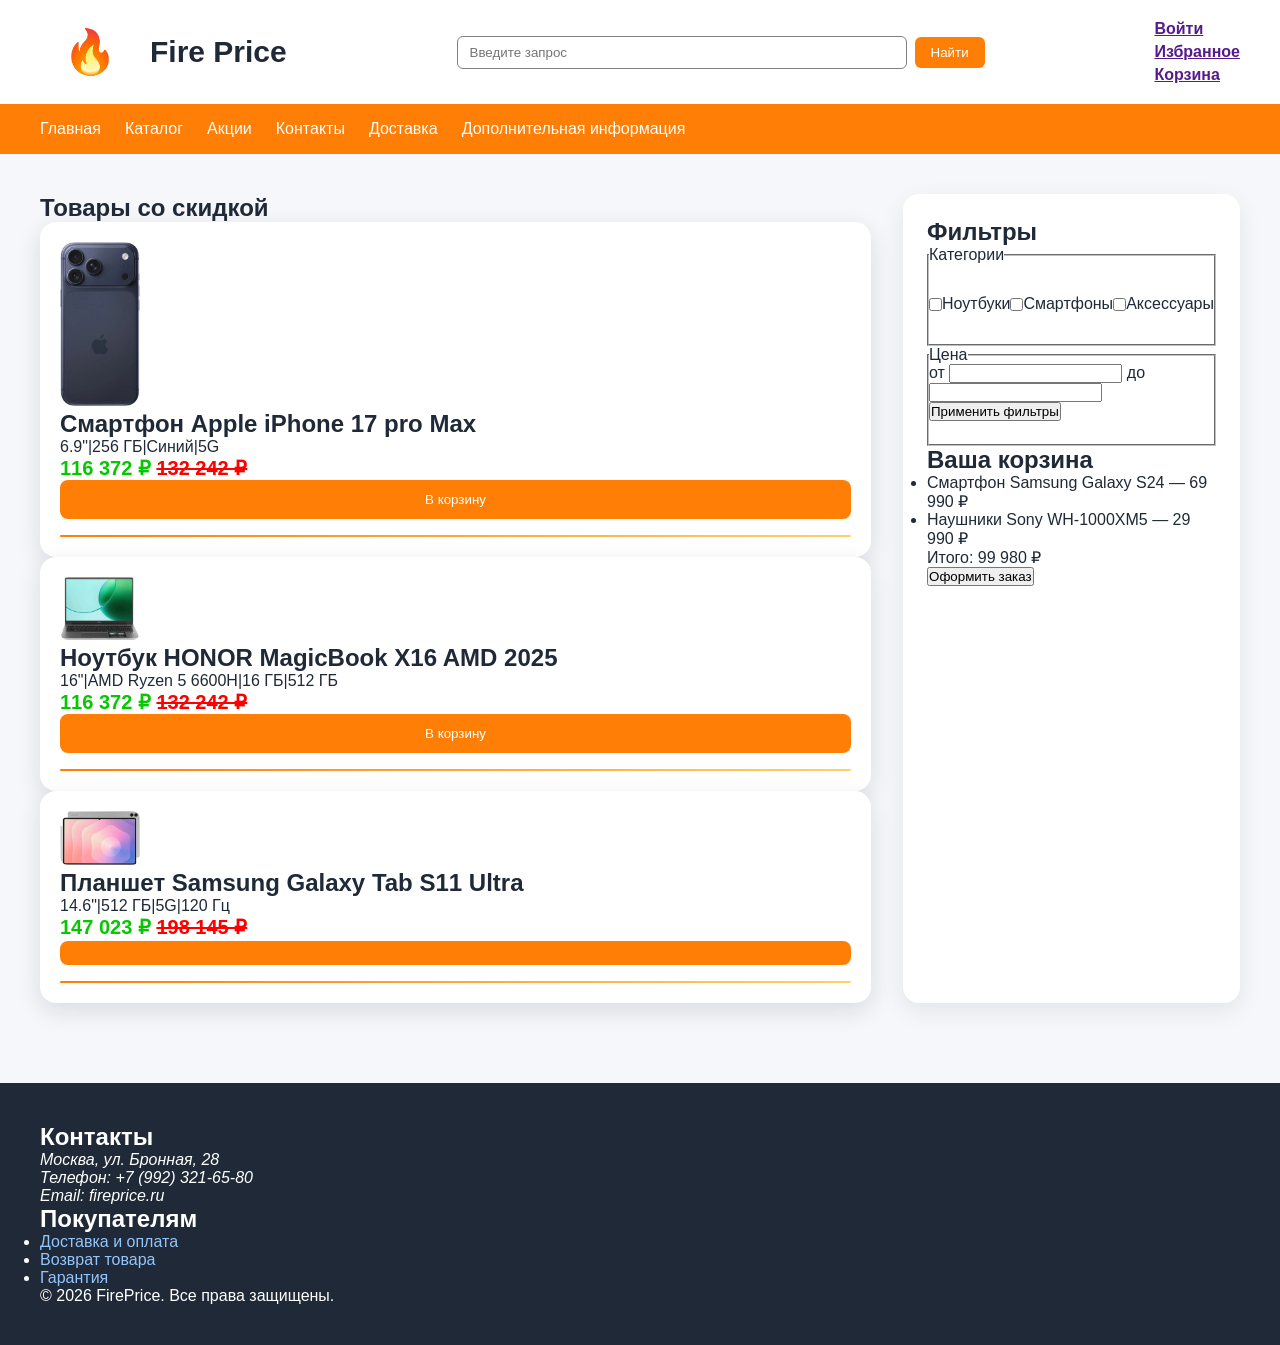
==== lab-5/index.html @ 2b1793d2 "1" ====
<!DOCTYPE html>
<html lang="ru">
<head>
    <meta charset="UTF-8">
    <meta name="viewport" content="width=device-width, initial-scale=1.0">
    <title>FirePrice - интернет-магазин с выгодными предложениями</title>
    <link rel="stylesheet" href="css/style.css">
</head>
<body>
    <header class="header">
        <div class="logo">
            <img src="images/logo.png" alt="Логотип Fire Price">
            <span>Fire Price</span>
        </div>
        <form class="search" action="" method="get">
            <input type="text" id="search-input" placeholder="Введите запрос">
            <button type="submit">Найти</button>
        </form>
        <div class="user-actions">
            <a href="">Войти</a>
            <a href="">Избранное</a>
            <a href="">Корзина</a>
        </div>
    </header>

    <nav class="main-nav">
        <ul>
            <li><a href="">Главная</a></li>
            <li><a href="">Каталог</a></li>
            <li><a href="">Акции</a></li>
            <li><a href="">Контакты</a></li>
            <li><a href="">Доставка</a></li>
            <li><a href="">Дополнительная информация</a></li>
        </ul>
    </nav>

    <main class="main">
        <section class="catalog">
            <h1>Товары со скидкой</h1>

            <article class="product-card">
                <img src="images/iphone.webp">
                <h2>Смартфон Apple iPhone 17 pro Max</h2>
                <p>6.9"|256 ГБ|Синий|5G</p>
                <p class="price">116 372 ₽ <s class="old-price">132 242 ₽</s></p>
                <button type="button">В корзину</button>
            </article>

            <article class="product-card">
                <img src="images/honor.webp">
                <h2>Ноутбук HONOR MagicBook X16 AMD 2025</h2>
                <p>16"|AMD Ryzen 5 6600H|16 ГБ|512 ГБ</p>
                <p class="price">116 372 ₽ <s class="old-price">132 242 ₽</s></p>
                <button type="button">В корзину</button>
            </article>

            <article class="product-card">
                <img src="images/samsung.webp">
                <h2>Планшет Samsung Galaxy Tab S11 Ultra</h2>
                <p>14.6"|512 ГБ|5G|120 Гц</p>
                <p class="price">147 023 ₽ <s class="old-price">198 145 ₽</s></p>
                <button type="button"></button>
            </article>
        </section>
        
        <aside class="sidebar">
            <form class="filter" action="" method="get">
                <h2>Фильтры</h2>
                <fieldset class="category">
                    <legend>Категории</legend>
                    <label><input type="checkbox" name="category" value="notebooks"> Ноутбуки</label>
                    <label><input type="checkbox" name="category" value="phones"> Смартфоны</label>
                    <label><input type="checkbox" name="category" value="accessories"> Аксессуары</label>
                </fieldset>

                <fieldset>
                    <legend>Цена</legend>
                    <label for="price-from">от</label>
                    <input type="number" id="price-from" name="price-from" min="0">
                    <label for="price-to">до</label>
                    <input type="number" id="price-to" name="price-to" max="200000">
                    <button type="submit">Применить фильтры</button>
                </fieldset>
            </form>

            <section class="cart">
                <h2>Ваша корзина</h2>
                <ul>
                    <li>Смартфон Samsung Galaxy S24 — 69 990 ₽</li>
                    <li>Наушники Sony WH-1000XM5 — 29 990 ₽</li>
                </ul>
                <p class="cart-total">Итого: 99 980 ₽</p>
                <button type="button">Оформить заказ</button>
            </section>
        </aside>
    </main>

     <footer class="footer">
        <section class="footer-contacts">
            <h2>Контакты</h2>
            <address>
                <p>Москва, ул. Бронная, 28</p>
                <p>Телефон: +7 (992) 321-65-80</p>
                <p>Email: fireprice.ru</p>
            </address>
        </section>

        <section class="footer-links">
            <h2>Покупателям</h2>
            <ul>
                <li><a href="">Доставка и оплата</a></li>
                <li><a href="">Возврат товара</a></li>
                <li><a href="">Гарантия</a></li>
            </ul>
        </section>

        <p class="copyright">© 2026 FirePrice. Все права защищены.</p>
    </footer>
</body>
</html>
---- lab-5/css/style.css ----
*, *::before, *::after {
    padding: 0;
    margin: 0;
    box-sizing: border-box;
}

body {
    font-family: Arial, sans-serif;
    background: #f5f7fa;
    color: #1f2937;
}

.header {
    display: flex;
    align-items: center;
    justify-content: space-between;
    padding: 20px 40px;
    background: #ffffff;
    box-shadow: 0 2px 8px rgba(0, 0, 0, 0.08);
}

.logo{
    font-size: 30px;
    font-weight: bold;
    display: flex;
    align-items: center;
    gap: 10px;
}

.logo img{
    width: 100px;
    height: auto;
}

.search{
    display:flex;
    align-items: center;
    gap: 8px;
}

.search input{
    width: 450px;
    padding: 8px 12px;
    border: 1px solid grey;
    border-radius: 6px;
    outline: none;
}

.search button{
    padding: 8px 16px;
    background: #FF7E05;
    color: white;
    border: none;
    border-radius: 6px;
    cursor: pointer;
}

.user-actions{
    display: flex;
    flex-direction: column;
    font-weight: bold; 
    gap: 5px;
}

.main-nav ul {
    display: flex;
    gap: 24px;
    list-style: none;
    padding: 16px 40px;
    background: #FF7E05;
}

.main-nav a {
    color: #ffffff;
    text-decoration: none;
    transition: color 0.3s ease;
}

.main-nav a:hover {
    color: #ffd166;
}

.main {
    display: grid;
    grid-template-columns: 3fr 1fr;
    gap: 32px;
    padding: 40px;
}

.product-card {
    background: #ffffff;
    border-radius: 16px;
    box-shadow: 0 8px 24px rgba(15, 23, 42, 0.12);
    padding: 20px;
    transition: transform 0.3s ease, box-shadow 0.3s ease;
}

.product-card:hover {
    transform: translateY(-3px);
    box-shadow: 0 14px 32px rgba(15, 23, 42, 0.18);
}

.product-card img {
    width: 80px;
    border-radius: 8px;
}

.product-card .old-price{
    color: #FF0000;
}

.product-card .price {
    font-size: 20px;
    font-weight: bold;
    color:  #07C700;
}

.product-card button {
    width: 100%;
    padding: 12px;
    background: #FF7E05;
    color: #ffffff;
    border: none;
    border-radius: 8px;
    cursor: pointer;
    transition: background 0.3s ease;
}

.product-card button:hover {
    background: #07C700;
}

.sidebar {
    background: #ffffff;
    border-radius: 16px;
    padding: 24px;
    box-shadow: 0 8px 24px rgba(15, 23, 42, 0.08);
}

.category{
    display: flex;
    align-items: column;
}

.category label{
    display: flex;
    align-items: center;
}

.sidebar fieldset{
    height: 100px;
}

.footer {
    background: #1f2937;
    color: #ffffff;
    padding: 40px;
    margin-top: 40px;
}

.footer a {
    color: #93c5fd;
    text-decoration: none;
}

.footer a:hover {
    text-decoration: underline;
}

.product-card::after {
    content: "";
    display: block;
    height: 2px;
    background: linear-gradient(to right, #FF7E05, #ffd166);
    margin-top: 16px;
    border-radius: 2px;
}
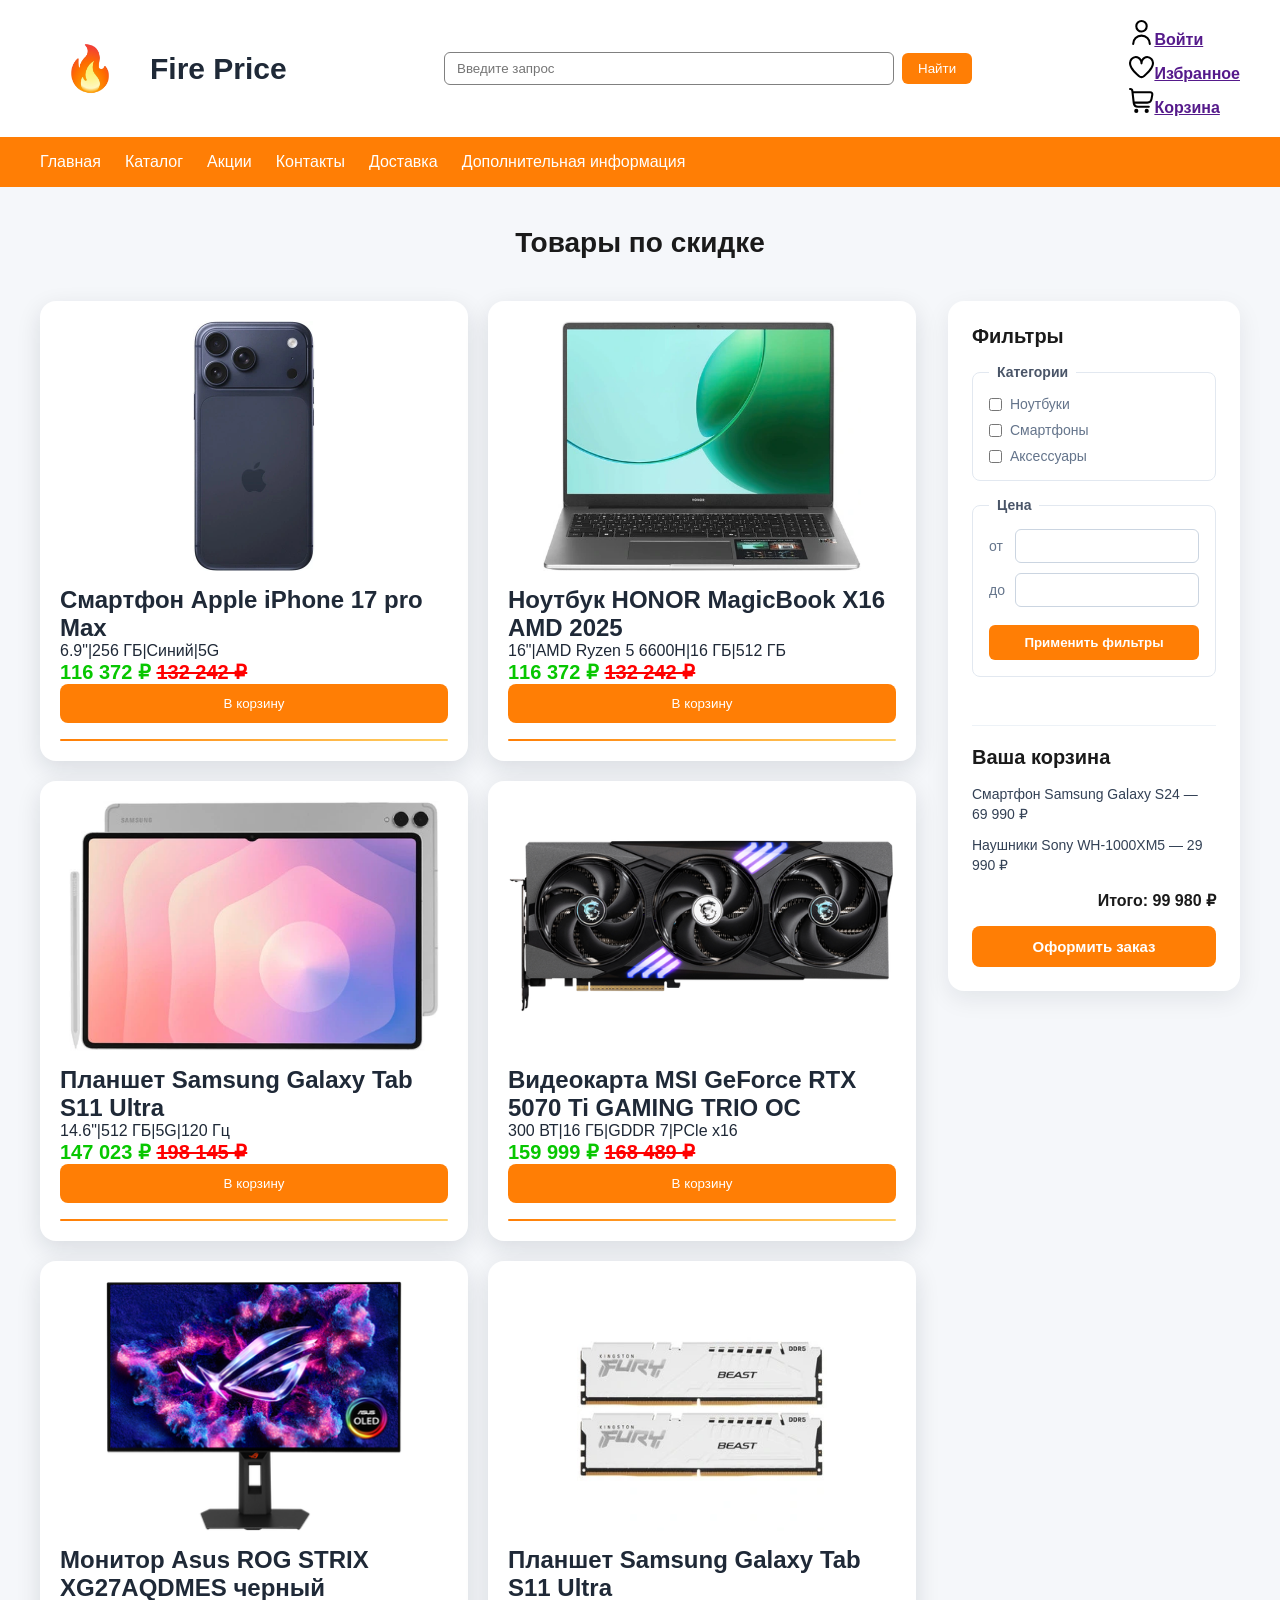
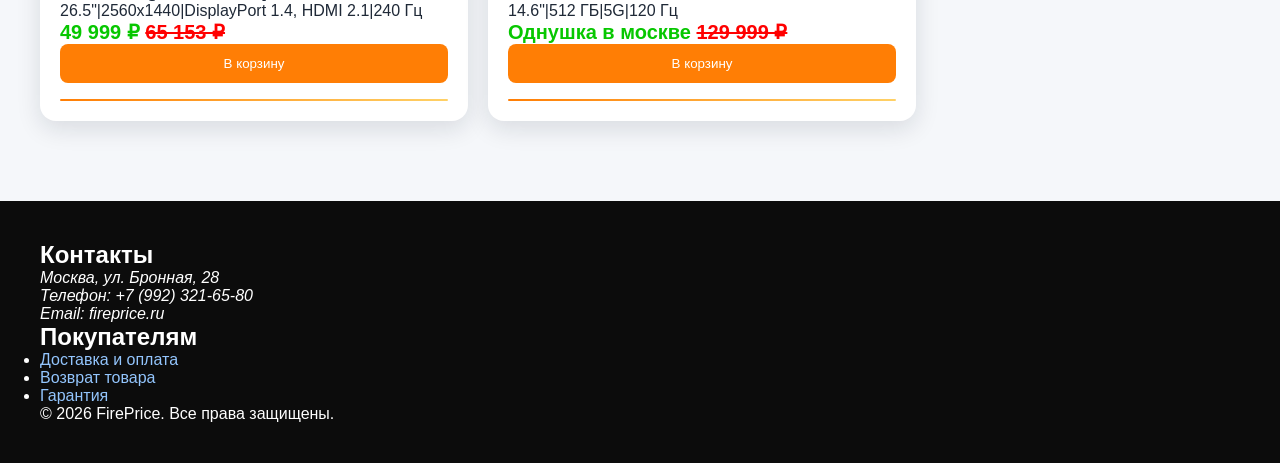
==== commit 56ba57b0: "1" ====
--- a/lab-5/index.html
+++ b/lab-5/index.html
@@ -17,9 +17,9 @@
             <button type="submit">Найти</button>
         </form>
         <div class="user-actions">
-            <a href="">Войти</a>
-            <a href="">Избранное</a>
-            <a href="">Корзина</a>
+            <a href=""><img src="images/free-icon-font-user-3917688.svg">Войти</a>
+            <a href=""><img src="images/free-icon-font-heart-3916579.svg">Избранное</a>
+            <a href=""><img src="images/free-icon-font-shopping-cart-3916598.svg">Корзина</a>
         </div>
     </header>
 
@@ -35,11 +35,10 @@
     </nav>
 
     <main class="main">
+        <h1 class="catalog-title">Товары по скидке</h1>
         <section class="catalog">
-            <h1>Товары со скидкой</h1>
-
             <article class="product-card">
-                <img src="images/iphone.webp">
+                <div class="product-image-wrapper"><img src="images/iphone.webp"></div>
                 <h2>Смартфон Apple iPhone 17 pro Max</h2>
                 <p>6.9"|256 ГБ|Синий|5G</p>
                 <p class="price">116 372 ₽ <s class="old-price">132 242 ₽</s></p>
@@ -47,7 +46,7 @@
             </article>
 
             <article class="product-card">
-                <img src="images/honor.webp">
+                <div class="product-image-wrapper"><img src="images/honor.webp"></div>
                 <h2>Ноутбук HONOR MagicBook X16 AMD 2025</h2>
                 <p>16"|AMD Ryzen 5 6600H|16 ГБ|512 ГБ</p>
                 <p class="price">116 372 ₽ <s class="old-price">132 242 ₽</s></p>
@@ -55,12 +54,37 @@
             </article>
 
             <article class="product-card">
-                <img src="images/samsung.webp">
+                <div class="product-image-wrapper"><img src="images/samsung.webp"></div>
                 <h2>Планшет Samsung Galaxy Tab S11 Ultra</h2>
                 <p>14.6"|512 ГБ|5G|120 Гц</p>
                 <p class="price">147 023 ₽ <s class="old-price">198 145 ₽</s></p>
-                <button type="button"></button>
+                <button type="button">В корзину</button>
             </article>
+
+            <article class="product-card">
+                <div class="product-image-wrapper"><img src="images/graphics card.webp"></div>
+                <h2>Видеокарта MSI GeForce RTX 5070 Ti GAMING TRIO OC</h2>
+                <p>300 ВТ|16 ГБ|GDDR 7|PCle x16</p>
+                <p class="price">159 999 ₽ <s class="old-price">168 489 ₽</s></p>
+                <button type="button">В корзину</button>
+            </article>
+
+            <article class="product-card">
+                <div class="product-image-wrapper"><img src="images/monitor.webp"></div>
+                <h2>Монитор Asus ROG STRIX XG27AQDMES черный</h2>
+                <p>26.5"|2560x1440|DisplayPort 1.4, HDMI 2.1|240 Гц</p>
+                <p class="price">49 999 ₽ <s class="old-price">65 153 ₽</s></p>
+                <button type="button">В корзину</button>
+            </article>
+
+            <article class="product-card">
+                <div class="product-image-wrapper"><img src="images/RAM.webp"></div>
+                <h2>Планшет Samsung Galaxy Tab S11 Ultra</h2>
+                <p>14.6"|512 ГБ|5G|120 Гц</p>
+                <p class="price">Однушка в москве <s class="old-price">129 999 ₽</s></p>
+                <button type="button">В корзину</button>
+            </article>
+
         </section>
         
         <aside class="sidebar">
--- a/lab-5/css/style.css
+++ b/lab-5/css/style.css
@@ -62,6 +62,10 @@
     gap: 5px;
 }
 
+.user-actions img{
+    height: 25px;
+}
+
 .main-nav ul {
     display: flex;
     gap: 24px;
@@ -87,29 +91,58 @@
     padding: 40px;
 }
 
+.catalog {
+    display: flex;
+    flex-wrap: wrap;
+    gap: 20px;
+}
+
 .product-card {
     background: #ffffff;
+    flex: 0 0 calc(50% - 10px);
+    width: 500px;
+    align-items: center;
     border-radius: 16px;
     box-shadow: 0 8px 24px rgba(15, 23, 42, 0.12);
     padding: 20px;
     transition: transform 0.3s ease, box-shadow 0.3s ease;
 }
 
+.product-image-wrapper{
+    width: 100%;
+    height: 250px;
+    display: flex;
+    align-items: center;
+    justify-content: center;
+    overflow: hidden;
+    margin-bottom: 15px;
+}
+
+.product-image-wrapper img {
+    max-width: 100%;
+    max-height: 100%;
+    object-fit: contain;
+}
+
+.catalog-title {
+    grid-column: 1 / -1; 
+    text-align: center;  
+    font-size: 28px;     
+    color: #1a1a1a;     
+    margin: 0 0 10px 0;
+}
+
+
 .product-card:hover {
     transform: translateY(-3px);
     box-shadow: 0 14px 32px rgba(15, 23, 42, 0.18);
 }
 
-.product-card img {
-    width: 80px;
-    border-radius: 8px;
-}
-
-.product-card .old-price{
+.old-price{
     color: #FF0000;
 }
 
-.product-card .price {
+.price {
     font-size: 20px;
     font-weight: bold;
     color:  #07C700;
@@ -135,24 +168,125 @@
     border-radius: 16px;
     padding: 24px;
     box-shadow: 0 8px 24px rgba(15, 23, 42, 0.08);
-}
-
-.category{
-    display: flex;
-    align-items: column;
-}
-
-.category label{
-    display: flex;
-    align-items: center;
-}
-
-.sidebar fieldset{
-    height: 100px;
+    display: flex;
+    flex-direction: column;
+    gap: 32px;
+    height: fit-content;
+}
+
+.sidebar h2 {
+    font-size: 20px;
+    color: #1a1a1a;
+    margin: 0 0 16px 0;
+}
+
+.sidebar fieldset {
+    border: 1px solid #e2e8f0;
+    border-radius: 8px;
+    padding: 16px;
+    margin: 0 0 16px 0;
+    height: auto; 
+}
+
+.sidebar legend {
+    font-weight: bold;
+    color: #4a5568;
+    padding: 0 8px;
+    font-size: 14px;
+}
+
+.category {
+    display: flex;
+    flex-direction: column;
+    gap: 10px;
+}
+
+.category label {
+    display: flex;
+    align-items: center;
+    gap: 8px; 
+    font-size: 14px;
+    color: #334155;
+    cursor: pointer;
+}
+
+.sidebar fieldset:last-of-type {
+    display: grid;
+    grid-template-columns: auto 1fr; 
+    gap: 10px;
+    align-items: center;
+}
+
+.sidebar fieldset label {
+    font-size: 14px;
+    color: #64748b;
+}
+
+.sidebar input[type="number"] {
+    width: 100%;
+    padding: 8px 12px;
+    border: 1px solid #cbd5e1;
+    border-radius: 6px;
+    font-size: 14px;
+    box-sizing: border-box; 
+}
+
+.sidebar .filter button[type="submit"] {
+    grid-column: 1 / -1; 
+    margin-top: 8px;
+    background-color: #FF7E05; 
+    color: white;
+    border: none;
+    padding: 10px;
+    border-radius: 6px;
+    font-weight: bold;
+    cursor: pointer;
+    transition: background 0.2s;
+}
+
+.cart {
+    border-top: 1px solid #edf2f7;
+    padding-top: 20px;
+}
+
+.cart ul {
+    list-style: none; 
+    padding: 0;
+    margin: 0 0 16px 0;
+    display: flex;
+    flex-direction: column;
+    gap: 12px;
+}
+
+.cart li {
+    font-size: 14px;
+    color: #334155;
+    line-height: 1.4;
+}
+
+.cart-total {
+    font-size: 16px;
+    font-weight: bold;
+    color: #1a1a1a;
+    margin: 0 0 16px 0;
+    text-align: right;
+}
+
+.cart button[type="button"] {
+    width: 100%;
+    background-color: #FF7E05; 
+    color: white;
+    border: none;
+    padding: 12px;
+    border-radius: 8px;
+    font-size: 15px;
+    font-weight: bold;
+    cursor: pointer;
+    transition: background 0.2s;
 }
 
 .footer {
-    background: #1f2937;
+    background: #0c0c0c;
     color: #ffffff;
     padding: 40px;
     margin-top: 40px;
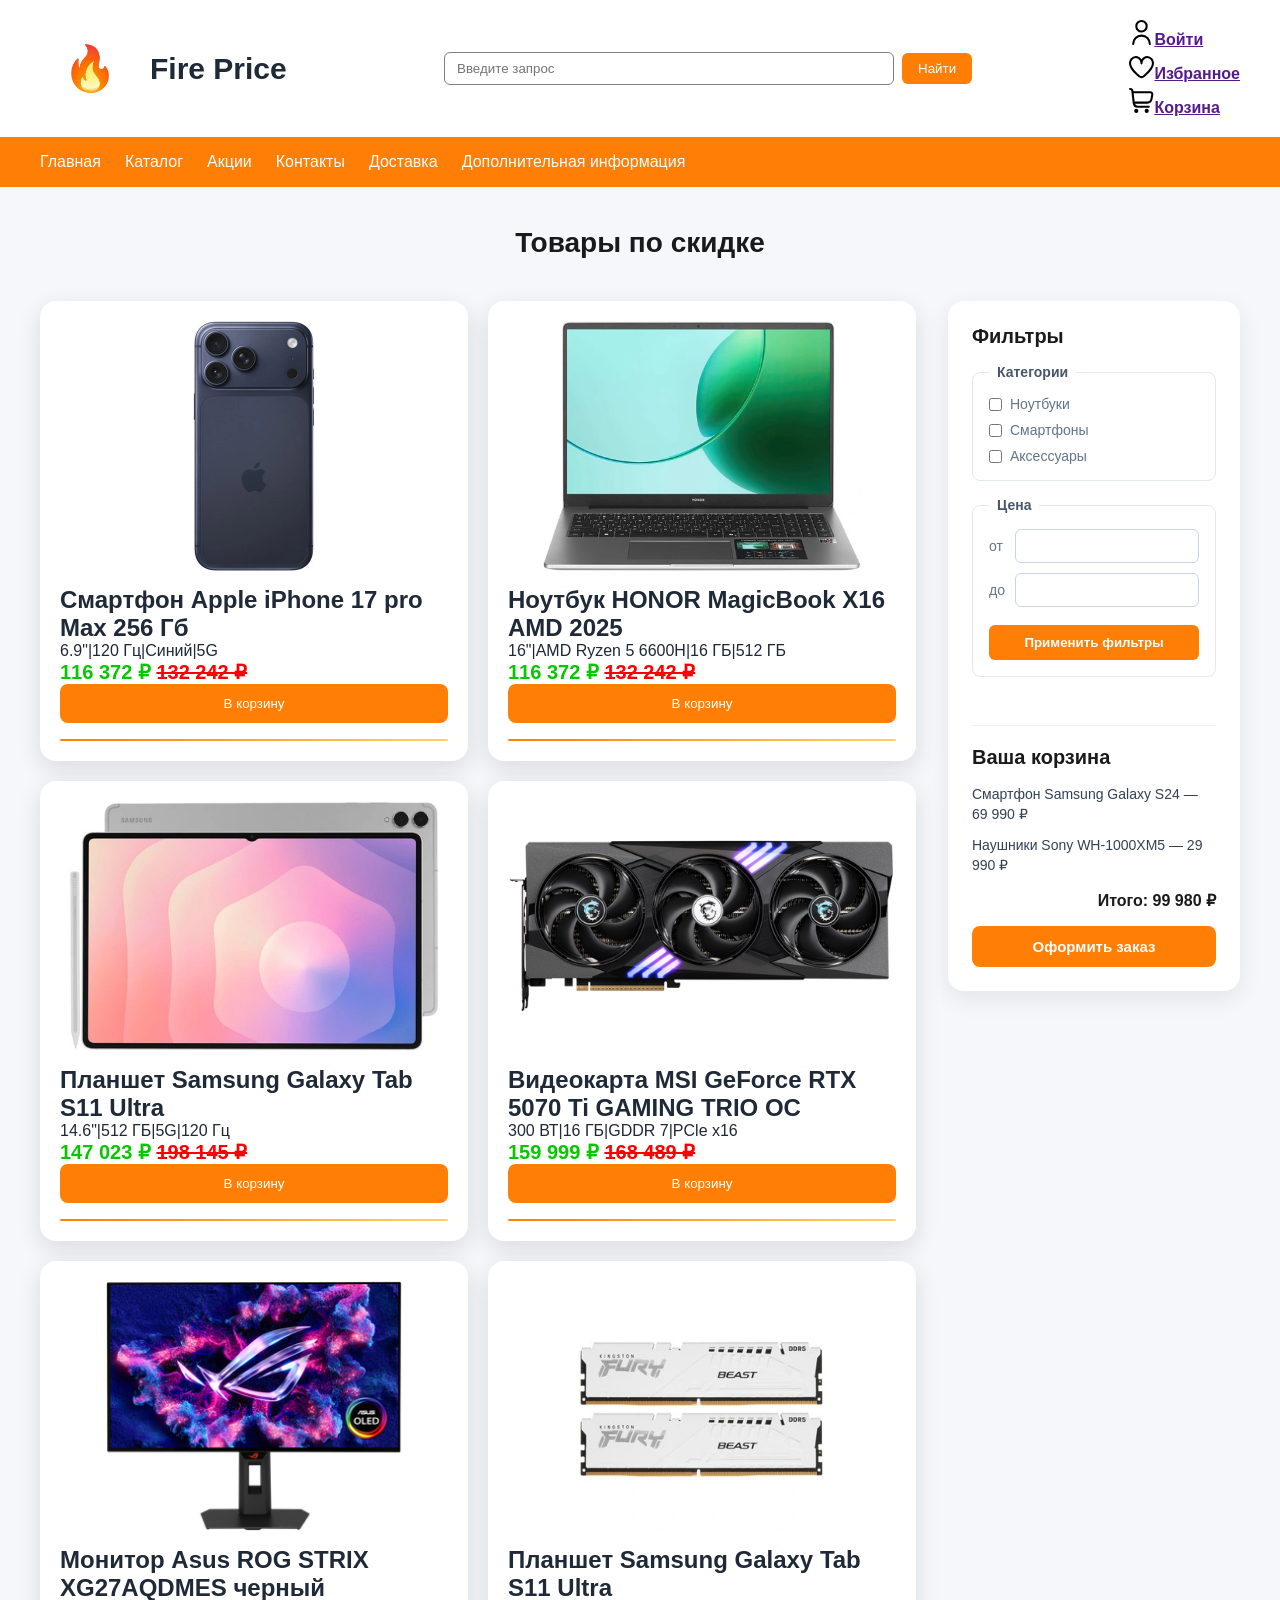
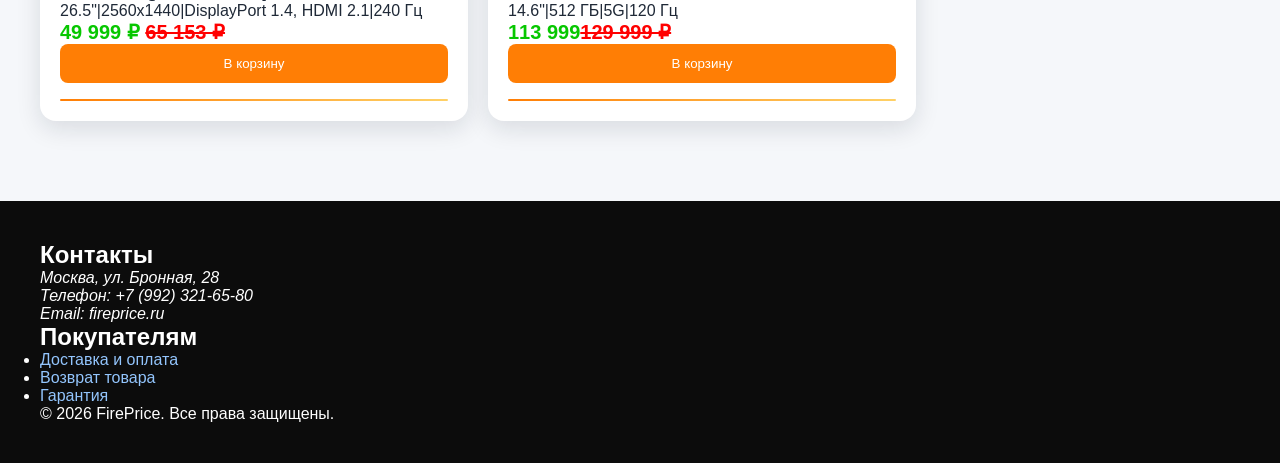
==== commit 344534ea: "1" ====
--- a/lab-5/index.html
+++ b/lab-5/index.html
@@ -39,8 +39,8 @@
         <section class="catalog">
             <article class="product-card">
                 <div class="product-image-wrapper"><img src="images/iphone.webp"></div>
-                <h2>Смартфон Apple iPhone 17 pro Max</h2>
-                <p>6.9"|256 ГБ|Синий|5G</p>
+                <h2>Смартфон Apple iPhone 17 pro Max 256 Гб</h2>
+                <p>6.9"|120 Гц|Синий|5G</p>
                 <p class="price">116 372 ₽ <s class="old-price">132 242 ₽</s></p>
                 <button type="button">В корзину</button>
             </article>
@@ -81,7 +81,7 @@
                 <div class="product-image-wrapper"><img src="images/RAM.webp"></div>
                 <h2>Планшет Samsung Galaxy Tab S11 Ultra</h2>
                 <p>14.6"|512 ГБ|5G|120 Гц</p>
-                <p class="price">Однушка в москве <s class="old-price">129 999 ₽</s></p>
+                <p class="price">113 999<s class="old-price">129 999 ₽</s></p>
                 <button type="button">В корзину</button>
             </article>
 
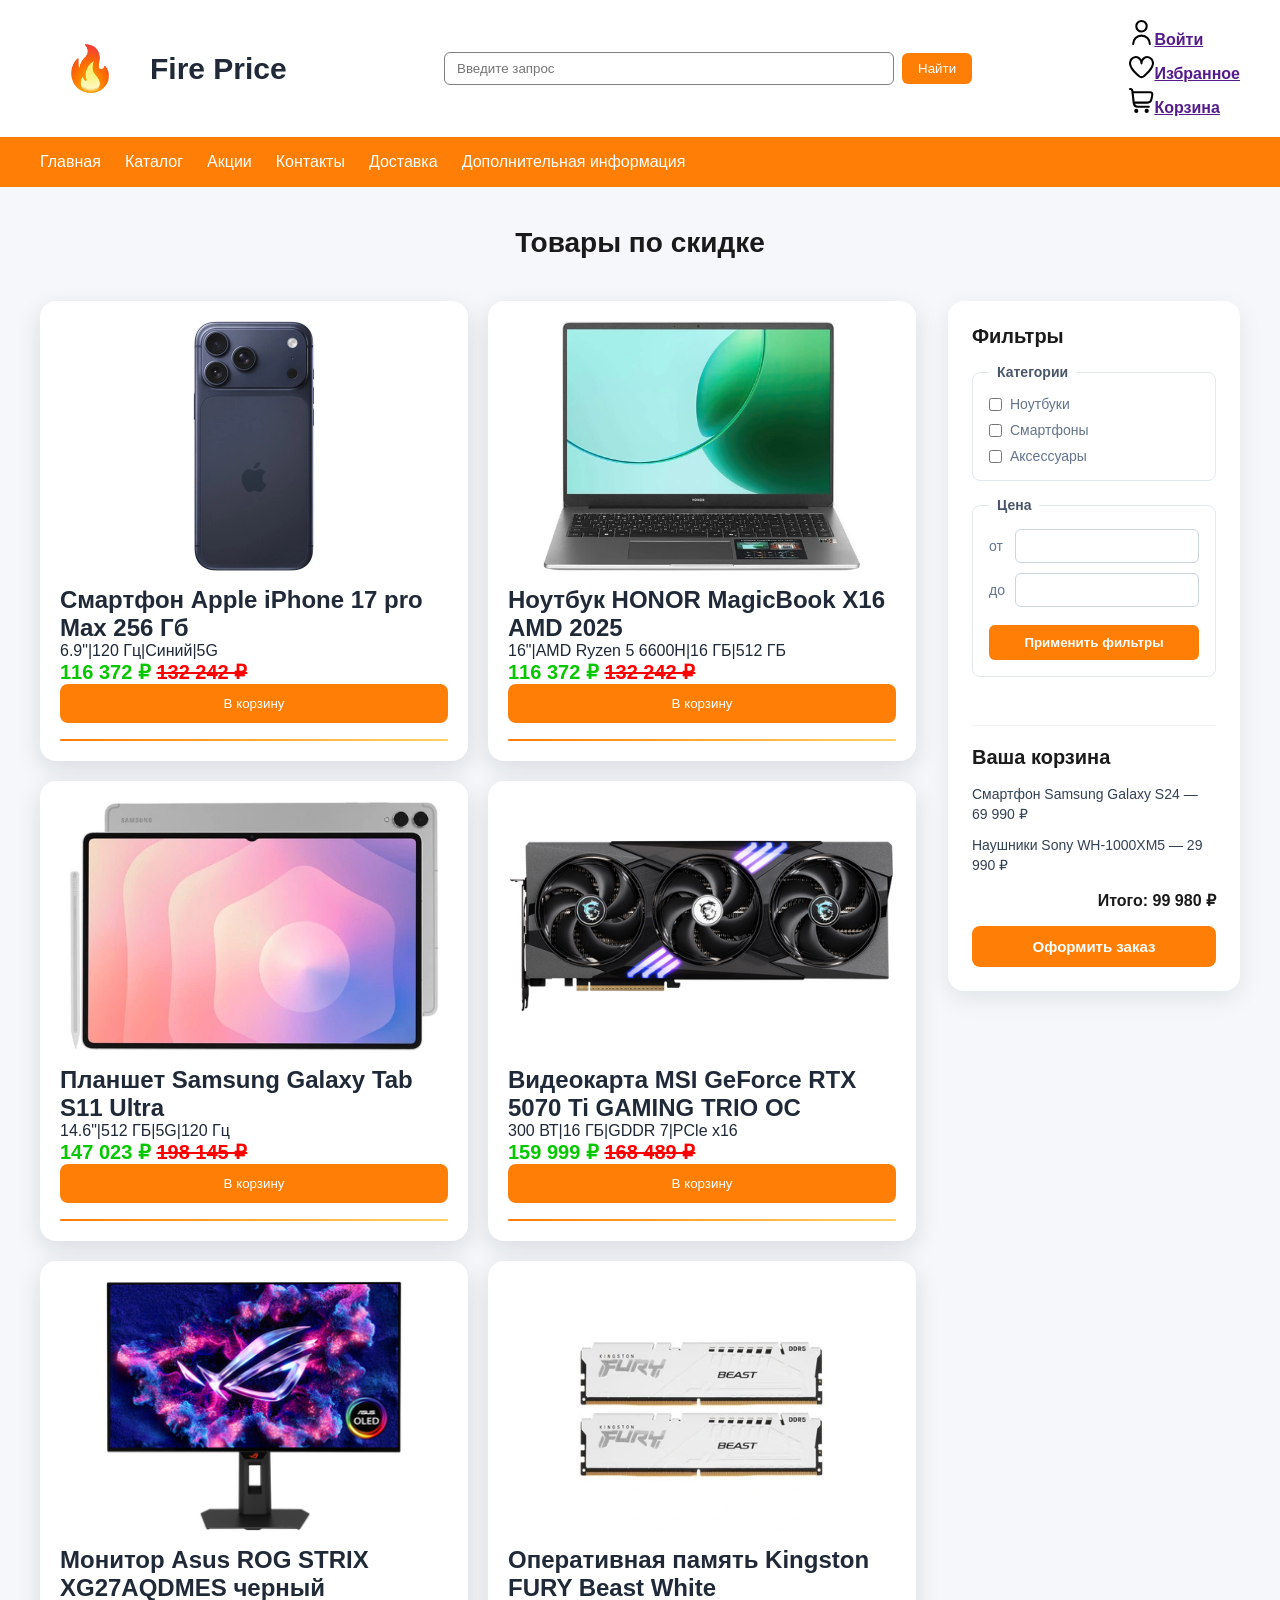
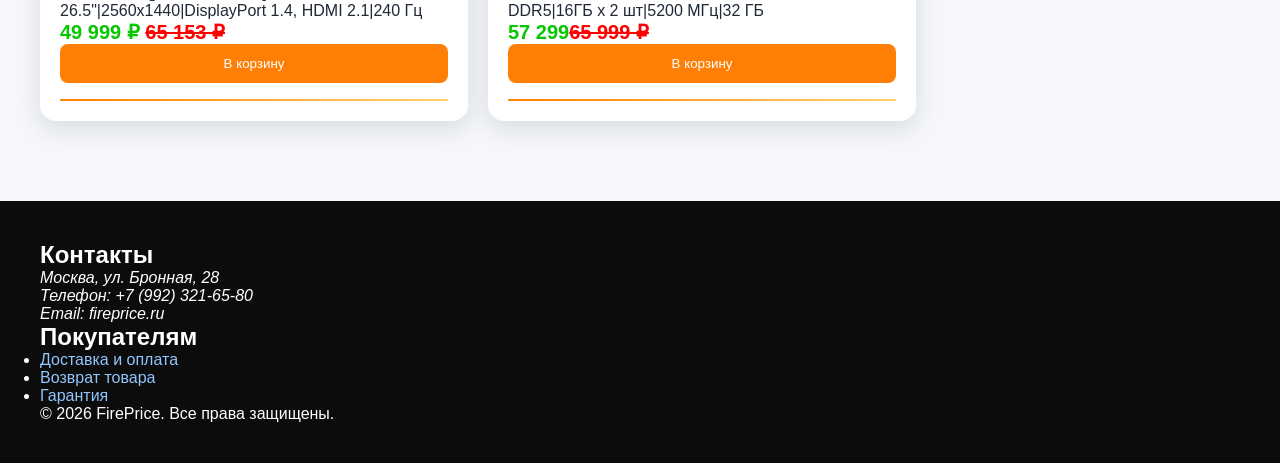
==== commit 08a9a60d: "1" ====
--- a/lab-5/index.html
+++ b/lab-5/index.html
@@ -79,9 +79,9 @@
 
             <article class="product-card">
                 <div class="product-image-wrapper"><img src="images/RAM.webp"></div>
-                <h2>Планшет Samsung Galaxy Tab S11 Ultra</h2>
-                <p>14.6"|512 ГБ|5G|120 Гц</p>
-                <p class="price">113 999<s class="old-price">129 999 ₽</s></p>
+                <h2>Оперативная память Kingston FURY Beast White</h2>
+                <p>DDR5|16ГБ x 2 шт|5200 МГц|32 ГБ</p>
+                <p class="price">57 299<s class="old-price">65 999 ₽</s></p>
                 <button type="button">В корзину</button>
             </article>
 
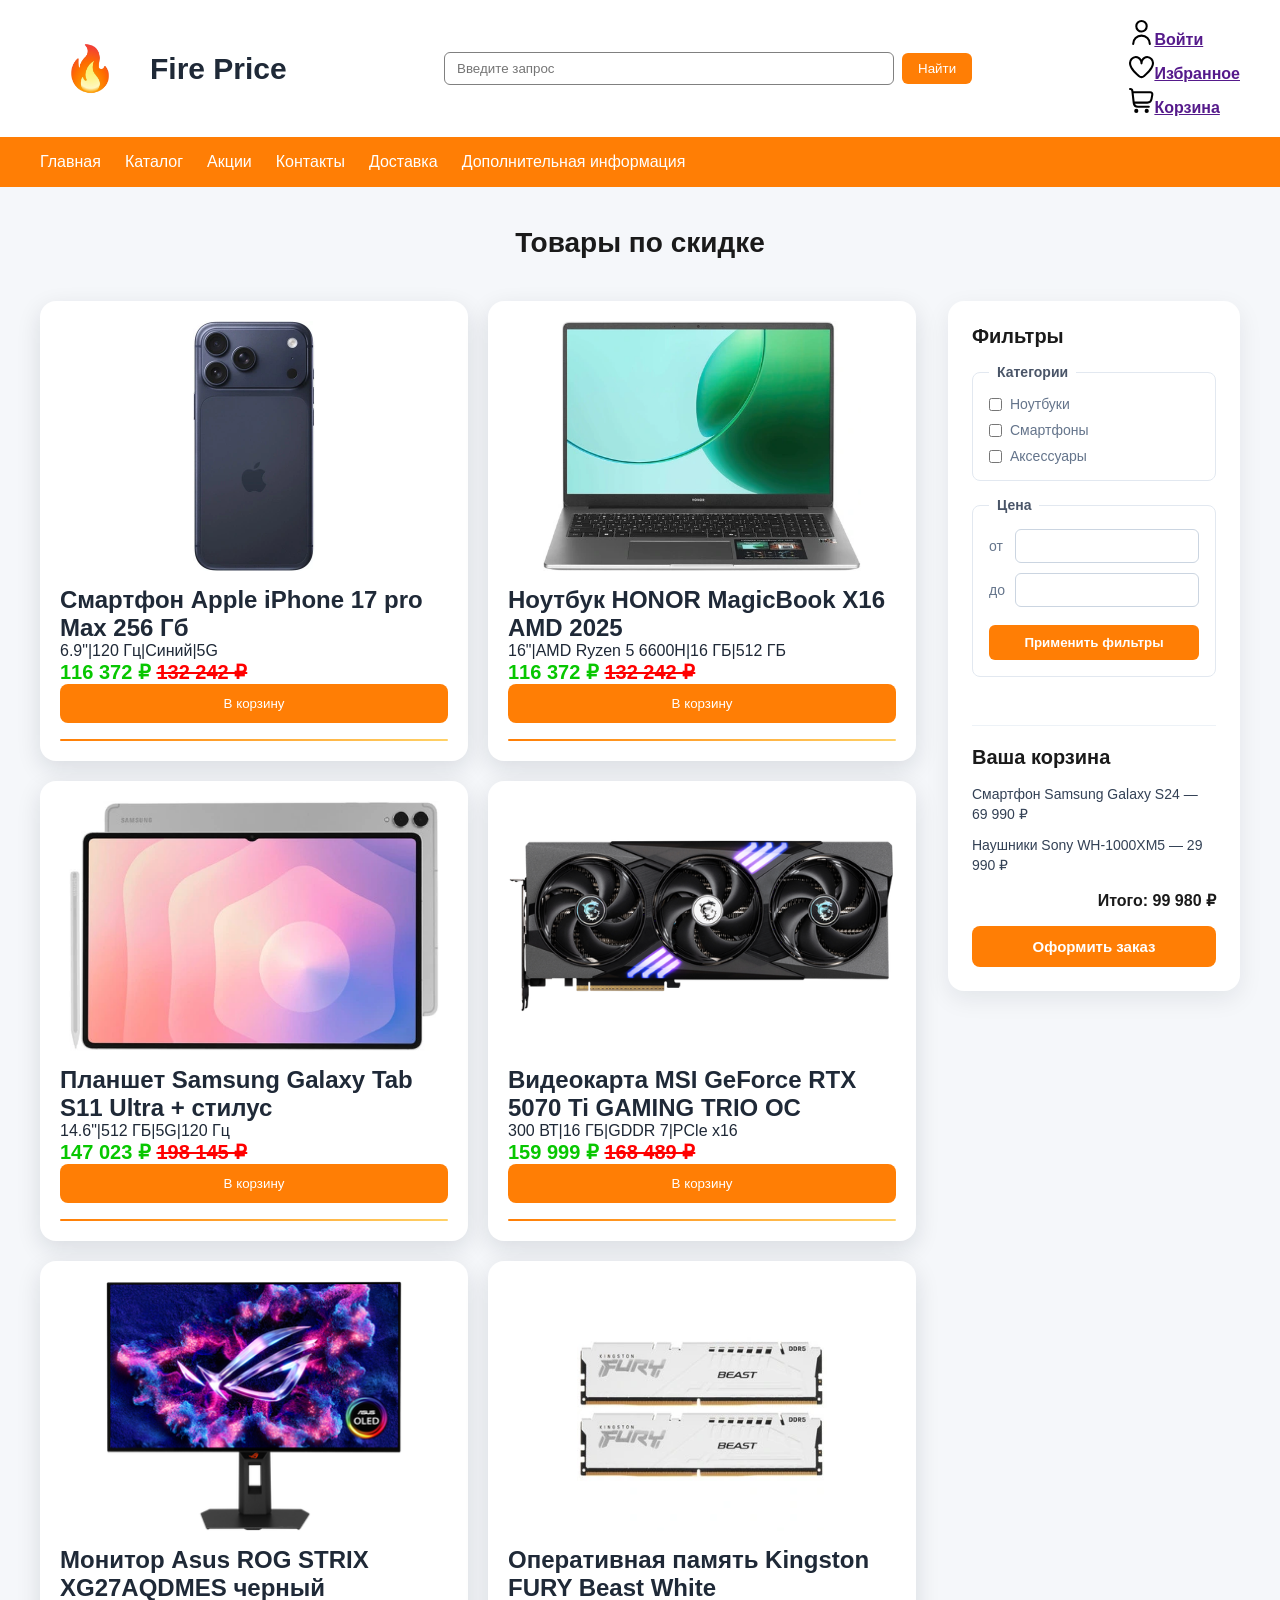
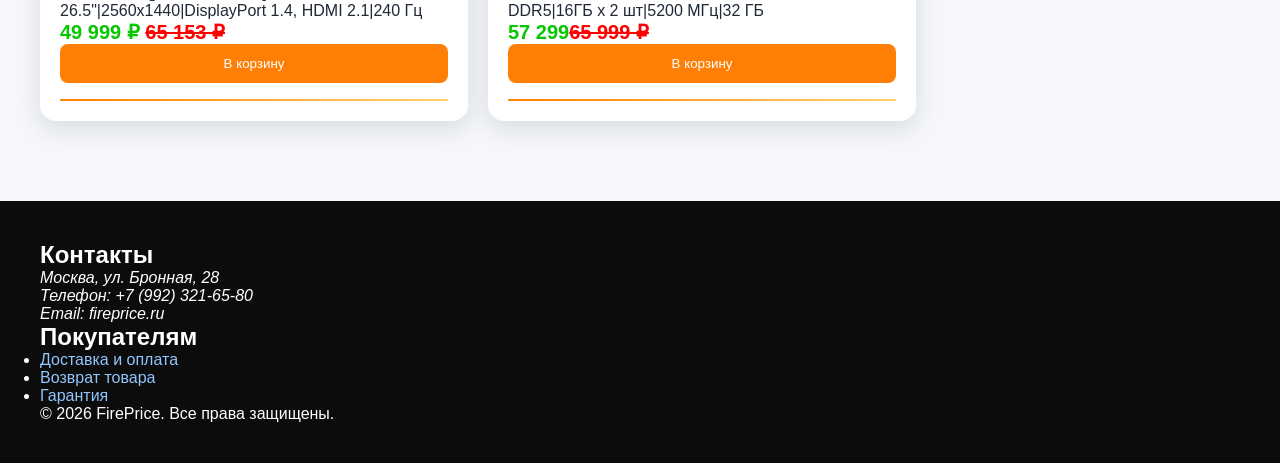
==== commit 06152213: "2" ====
--- a/lab-5/index.html
+++ b/lab-5/index.html
@@ -55,7 +55,7 @@
 
             <article class="product-card">
                 <div class="product-image-wrapper"><img src="images/samsung.webp"></div>
-                <h2>Планшет Samsung Galaxy Tab S11 Ultra</h2>
+                <h2>Планшет Samsung Galaxy Tab S11 Ultra + стилус</h2>
                 <p>14.6"|512 ГБ|5G|120 Гц</p>
                 <p class="price">147 023 ₽ <s class="old-price">198 145 ₽</s></p>
                 <button type="button">В корзину</button>
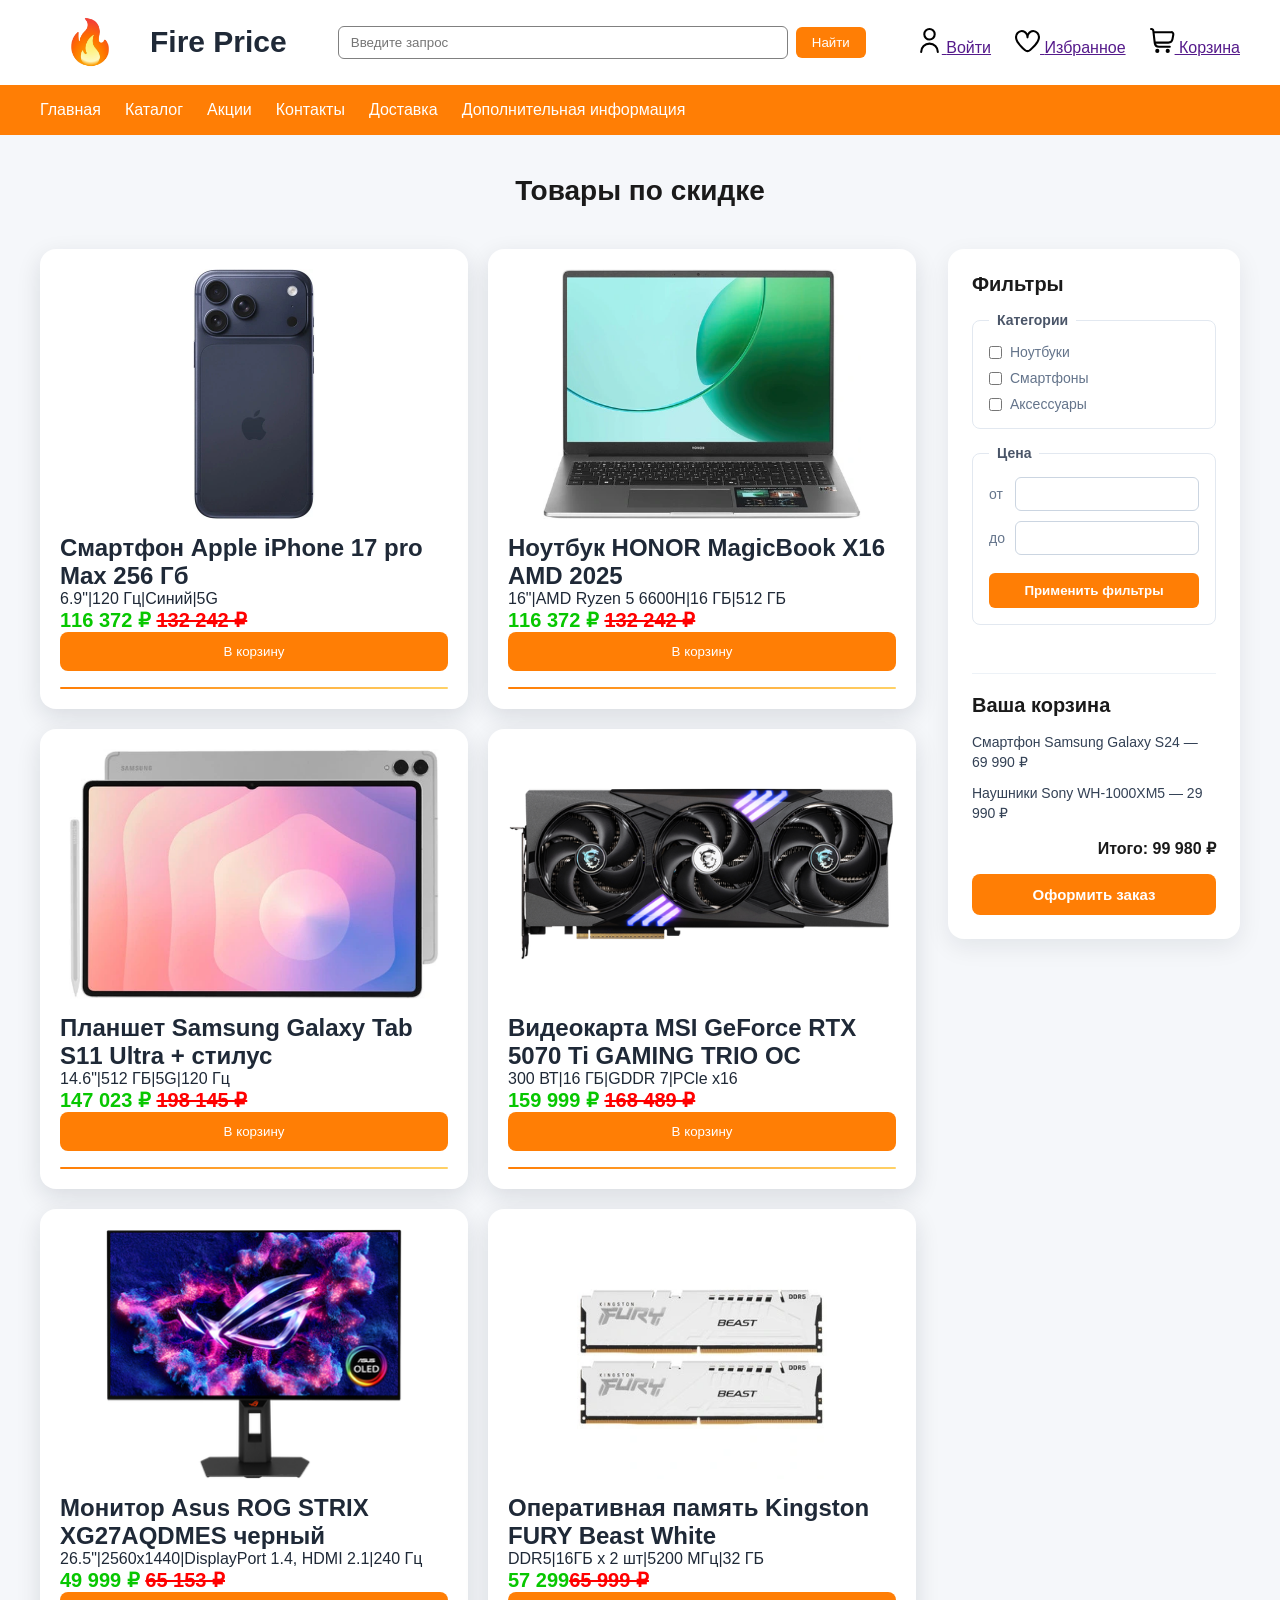
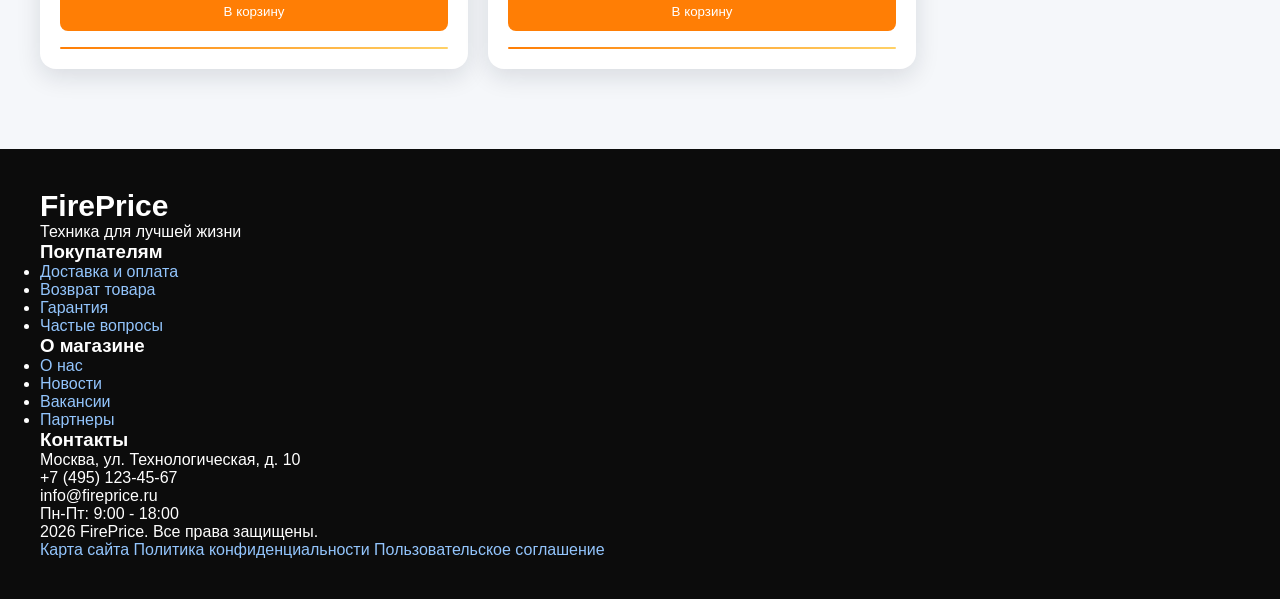
==== commit 7ff04591: "2" ====
--- a/lab-5/index.html
+++ b/lab-5/index.html
@@ -17,9 +17,18 @@
             <button type="submit">Найти</button>
         </form>
         <div class="user-actions">
-            <a href=""><img src="images/free-icon-font-user-3917688.svg">Войти</a>
-            <a href=""><img src="images/free-icon-font-heart-3916579.svg">Избранное</a>
-            <a href=""><img src="images/free-icon-font-shopping-cart-3916598.svg">Корзина</a>
+            <a href="" class="action-item">
+                <img src="images/free-icon-font-user-3917688.svg">
+                <span class="text">Войти</span>
+            </a>
+            <a href="" class="action-item">
+                <img src="images/free-icon-font-heart-3916579.svg">
+                <span class="text">Избранное</span>
+            </a>
+            <a href="">
+                <img src="images/free-icon-font-shopping-cart-3916598.svg">
+                <span class="text">Корзина</span>
+            </a>
         </div>
     </header>
 
@@ -120,25 +129,50 @@
     </main>
 
      <footer class="footer">
-        <section class="footer-contacts">
-            <h2>Контакты</h2>
-            <address>
-                <p>Москва, ул. Бронная, 28</p>
-                <p>Телефон: +7 (992) 321-65-80</p>
-                <p>Email: fireprice.ru</p>
-            </address>
-        </section>
+        <div class="footer-container">
+            <div class="footer-col">
+                <div class="logo">FirePrice</div>
+                <p class="footer-subtext">Техника для лучшей жизни</p>
+            </div>
 
-        <section class="footer-links">
-            <h2>Покупателям</h2>
-            <ul>
-                <li><a href="">Доставка и оплата</a></li>
-                <li><a href="">Возврат товара</a></li>
-                <li><a href="">Гарантия</a></li>
-            </ul>
-        </section>
+            <div class="footer-col">
+                <h3>Покупателям</h3>
+                <ul>
+                    <li><a href="">Доставка и оплата</a></li>
+                    <li><a href="">Возврат товара</a></li>
+                    <li><a href="">Гарантия</a></li>
+                    <li><a href="">Частые вопросы</a></li>
+                </ul>
+            </div>
 
-        <p class="copyright">© 2026 FirePrice. Все права защищены.</p>
+            <div class="footer-col">
+                <h3>О магазине</h3>
+                <ul>
+                    <li><a href="">О нас</a></li>
+                    <li><a href="">Новости</a></li>
+                    <li><a href="">Вакансии</a></li>
+                    <li><a href="">Партнеры</a></li>
+                </ul>
+            </div>
+
+            <div class="footer-col">
+                <h3>Контакты</h3>
+                <p>Москва, ул. Технологическая, д. 10</p>
+                <p>+7 (495) 123-45-67</p>
+                <p>info@fireprice.ru</p>
+                <p>Пн-Пт: 9:00 - 18:00</p>
+            </div>
+        </div>
+
+        <div class="footer-bottom">
+            <p>2026 FirePrice. Все права защищены.</p>
+            <div class="footer-bottom-links">
+                <a href="">Карта сайта</a>
+                <a href="">Политика конфиденциальности</a>
+                <a href="">Пользовательское соглашение</a>
+            </div>
+        </div>
+
     </footer>
 </body>
 </html>
--- a/lab-5/css/style.css
+++ b/lab-5/css/style.css
@@ -14,9 +14,9 @@
     display: flex;
     align-items: center;
     justify-content: space-between;
-    padding: 20px 40px;
+    padding: 15px 40px;
     background: #ffffff;
-    box-shadow: 0 2px 8px rgba(0, 0, 0, 0.08);
+    border-bottom: 1px solid #ffffff;
 }
 
 .logo{
@@ -57,9 +57,28 @@
 
 .user-actions{
     display: flex;
+    flex-direction: row;
+    gap: 24px;
+}
+
+action-item {
+    display: flex;
     flex-direction: column;
-    font-weight: bold; 
-    gap: 5px;
+    align-items: center;
+    text-decoration: none;
+    color: black;
+    font-size: 13px;
+    font-weight: 500;
+    cursor: pointer;
+    gap: 4px;
+}
+
+.action-item:hover {
+    color: orange;
+}
+
+.action-item .icon {
+    font-size: 20px;
 }
 
 .user-actions img{
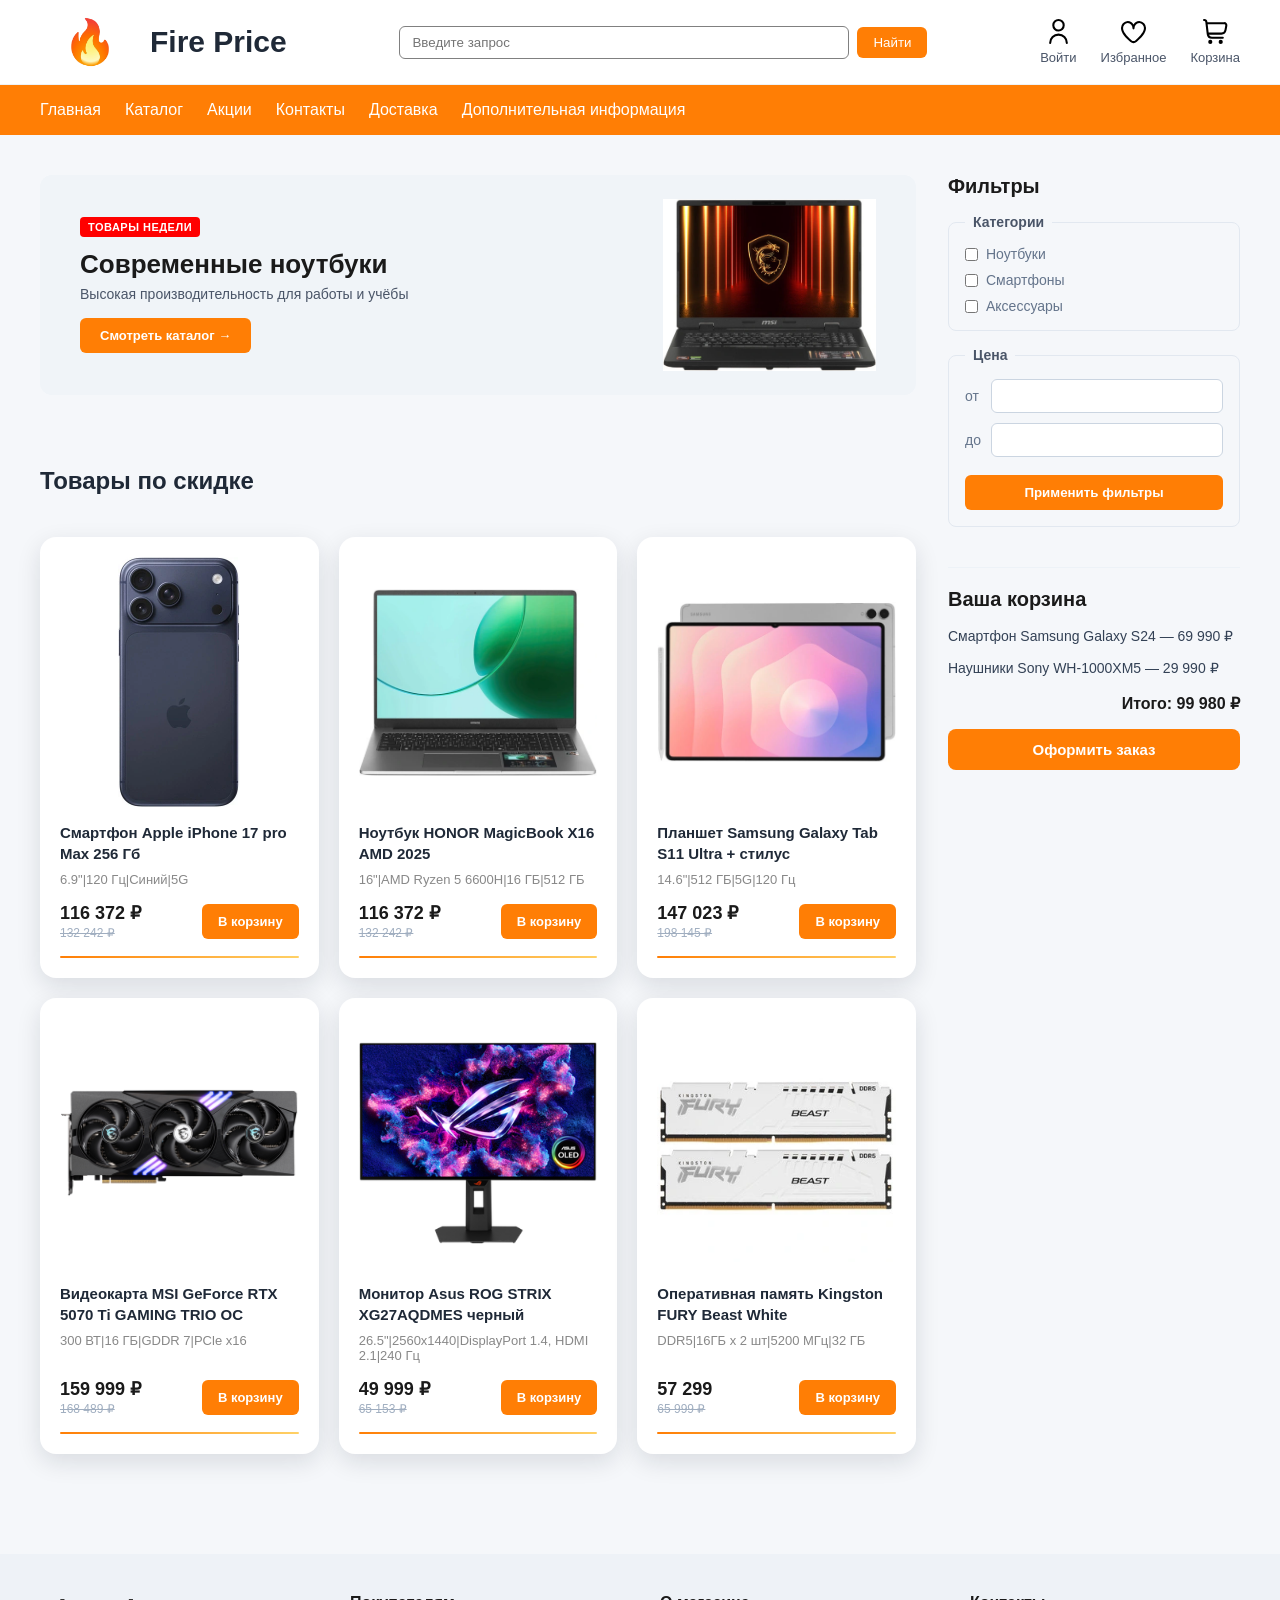
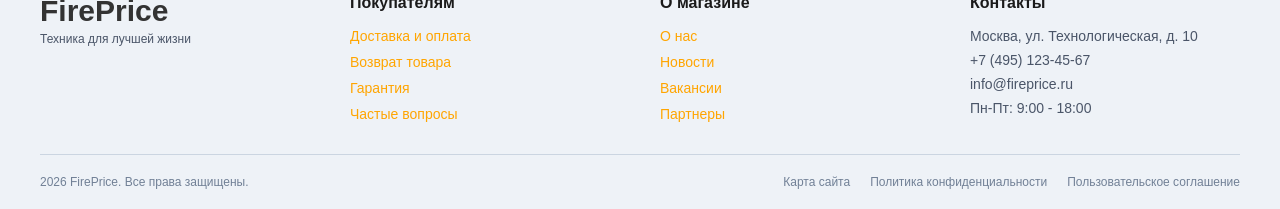
==== commit c14ea8d0: "1" ====
--- a/lab-5/index.html
+++ b/lab-5/index.html
@@ -44,54 +44,80 @@
     </nav>
 
     <main class="main">
+
+        <div class="promo-banner">
+            <div class="promo-info">
+                <span class="badge">Товары недели</span>
+                <h2>Современные ноутбуки</h2>
+                <p>Высокая производительность для работы и учёбы</p>
+                <button type="button">Смотреть каталог →</button>
+            </div>
+            <div class="promo-image">
+                <img src="images/MSI.webp" alt="Ноутбук недели"> 
+            </div>
+        </div>
+        
         <h1 class="catalog-title">Товары по скидке</h1>
+
         <section class="catalog">
             <article class="product-card">
                 <div class="product-image-wrapper"><img src="images/iphone.webp"></div>
                 <h2>Смартфон Apple iPhone 17 pro Max 256 Гб</h2>
                 <p>6.9"|120 Гц|Синий|5G</p>
-                <p class="price">116 372 ₽ <s class="old-price">132 242 ₽</s></p>
-                <button type="button">В корзину</button>
+                <div class="product-card-footer">
+                    <p class="price">116 372 ₽ <s class="old-price">132 242 ₽</s></p>
+                    <button type="button">В корзину</button>
+                </div>
             </article>
 
             <article class="product-card">
                 <div class="product-image-wrapper"><img src="images/honor.webp"></div>
                 <h2>Ноутбук HONOR MagicBook X16 AMD 2025</h2>
                 <p>16"|AMD Ryzen 5 6600H|16 ГБ|512 ГБ</p>
-                <p class="price">116 372 ₽ <s class="old-price">132 242 ₽</s></p>
-                <button type="button">В корзину</button>
+                <div class="product-card-footer">
+                    <p class="price">116 372 ₽ <s class="old-price">132 242 ₽</s></p>
+                    <button type="button">В корзину</button>
+                </div>
             </article>
 
             <article class="product-card">
                 <div class="product-image-wrapper"><img src="images/samsung.webp"></div>
                 <h2>Планшет Samsung Galaxy Tab S11 Ultra + стилус</h2>
                 <p>14.6"|512 ГБ|5G|120 Гц</p>
-                <p class="price">147 023 ₽ <s class="old-price">198 145 ₽</s></p>
-                <button type="button">В корзину</button>
+                <div class="product-card-footer">
+                    <p class="price">147 023 ₽ <s class="old-price">198 145 ₽</s></p>
+                    <button type="button">В корзину</button>
+                </div>
             </article>
 
             <article class="product-card">
                 <div class="product-image-wrapper"><img src="images/graphics card.webp"></div>
                 <h2>Видеокарта MSI GeForce RTX 5070 Ti GAMING TRIO OC</h2>
                 <p>300 ВТ|16 ГБ|GDDR 7|PCle x16</p>
-                <p class="price">159 999 ₽ <s class="old-price">168 489 ₽</s></p>
-                <button type="button">В корзину</button>
+                <div class="product-card-footer">
+                    <p class="price">159 999 ₽ <s class="old-price">168 489 ₽</s></p>
+                    <button type="button">В корзину</button>
+                </div>
             </article>
 
             <article class="product-card">
                 <div class="product-image-wrapper"><img src="images/monitor.webp"></div>
                 <h2>Монитор Asus ROG STRIX XG27AQDMES черный</h2>
                 <p>26.5"|2560x1440|DisplayPort 1.4, HDMI 2.1|240 Гц</p>
-                <p class="price">49 999 ₽ <s class="old-price">65 153 ₽</s></p>
-                <button type="button">В корзину</button>
+                <div class="product-card-footer">
+                    <p class="price">49 999 ₽ <s class="old-price">65 153 ₽</s></p>
+                    <button type="button">В корзину</button>
+                </div> 
             </article>
 
             <article class="product-card">
                 <div class="product-image-wrapper"><img src="images/RAM.webp"></div>
                 <h2>Оперативная память Kingston FURY Beast White</h2>
                 <p>DDR5|16ГБ x 2 шт|5200 МГц|32 ГБ</p>
-                <p class="price">57 299<s class="old-price">65 999 ₽</s></p>
-                <button type="button">В корзину</button>
+                <div class="product-card-footer">
+                    <p class="price">57 299<s class="old-price">65 999 ₽</s></p>
+                    <button type="button">В корзину</button>
+                </div> 
             </article>
 
         </section>
--- a/lab-5/css/style.css
+++ b/lab-5/css/style.css
@@ -16,7 +16,7 @@
     justify-content: space-between;
     padding: 15px 40px;
     background: #ffffff;
-    border-bottom: 1px solid #ffffff;
+    border-bottom: 1px solid #eef2f5;
 }
 
 .logo{
@@ -55,10 +55,28 @@
     cursor: pointer;
 }
 
-.user-actions{
-    display: flex;
-    flex-direction: row;
-    gap: 24px;
+.user-actions {
+    display: flex;
+    flex-direction: row;  
+    gap: 24px;            
+    align-items: center;  
+}
+
+.user-actions a {
+    display: flex;
+    flex-direction: column; 
+    align-items: center;    
+    text-align: center;
+    text-decoration: none;  
+    color: #4a5568;         
+    font-size: 13px;
+    font-weight: 500;
+    gap: 6px;               
+    cursor: pointer;
+}
+
+.user-actions a:hover {
+    color: orange;        
 }
 
 action-item {
@@ -83,6 +101,8 @@
 
 .user-actions img{
     height: 25px;
+    width: auto;
+    display: block;
 }
 
 .main-nav ul {
@@ -105,26 +125,138 @@
 
 .main {
     display: grid;
-    grid-template-columns: 3fr 1fr;
+    grid-template-columns: 3fr 1fr; 
     gap: 32px;
     padding: 40px;
+    max-width: 1600px;
+    width: 100%;
+    margin: 0 auto;
+}
+
+.promo-banner {
+    grid-column: 1; 
+    background: #f0f4f8; 
+    border-radius: 12px;
+    padding: 24px 40px;  
+    height: 220px;       
+    display: flex;
+    align-items: center;
+    justify-content: space-between;
+    gap: 20px;
+    margin-bottom: 20px;
+    overflow: hidden;    
+}
+
+.promo-info {
+    display: flex;
+    flex-direction: column;
+    align-items: flex-start;
+    max-width: 55%;
+}
+
+.promo-info .badge {
+    background: red; 
+    color: white;
+    padding: 4px 8px;
+    border-radius: 4px;
+    font-size: 11px;
+    font-weight: bold;
+    text-transform: uppercase;
+    margin-bottom: 12px;
+    letter-spacing: 0.5px;
+}
+
+.promo-info h2 {
+    font-size: 26px; 
+    font-weight: bold;
+    color: #1a1a1a;
+    margin-bottom: 6px;
+}
+
+.promo-info p {
+    font-size: 14px;
+    color: #4a5568;
+    margin-bottom: 16px;
+}
+
+.promo-info button {
+    background: #FF7E05; 
+    color: white;
+    border: none;
+    padding: 10px 20px;
+    border-radius: 6px;
+    font-size: 13px;
+    font-weight: bold;
+    cursor: pointer;
+    transition: background 0.2s;
+}
+
+.promo-info button:hover {
+    background: #e07b00;
+}
+
+.promo-image {
+    max-width: 40%;
+    height: 100%; 
+    display: flex;
+    justify-content: center;
+    align-items: center;
+}
+
+.promo-image img {
+    max-width: 100%;
+    max-height: 100%; 
+    object-fit: contain;
+    transform: none; 
 }
 
 .catalog {
-    display: flex;
-    flex-wrap: wrap;
+    grid-column: 1; 
+    display: grid;
+    grid-template-columns: repeat(3, 1fr);
     gap: 20px;
 }
 
 .product-card {
     background: #ffffff;
-    flex: 0 0 calc(50% - 10px);
-    width: 500px;
-    align-items: center;
     border-radius: 16px;
     box-shadow: 0 8px 24px rgba(15, 23, 42, 0.12);
     padding: 20px;
     transition: transform 0.3s ease, box-shadow 0.3s ease;
+    display: flex;
+    flex-direction: column;
+}
+
+.product-card-footer {
+    display: flex;
+    align-items: center;
+    justify-content: space-between; 
+    margin-top: 15px;
+    gap: 12px;
+    width: 100%;
+}
+
+.product-card .price {
+    font-size: 18px;
+    font-weight: bold;
+    color: #1a1a1a;
+    display: flex;
+    flex-direction: column; 
+    gap: 2px;
+    margin: 0;
+}
+
+.product-card h2 {
+    font-size: 15px;
+    line-height: 1.4;
+    margin-bottom: 8px;
+    min-height: 42px; 
+}
+
+.product-card p:not(.price) {
+    font-size: 13px;
+    color: #888;
+    margin-bottom: auto; 
 }
 
 .product-image-wrapper{
@@ -144,11 +276,11 @@
 }
 
 .catalog-title {
-    grid-column: 1 / -1; 
-    text-align: center;  
-    font-size: 28px;     
-    color: #1a1a1a;     
-    margin: 0 0 10px 0;
+    grid-column: 1; 
+    text-align: left; 
+    font-size: 24px;
+    font-weight: bold;
+    margin: 20px 0 10px 0;
 }
 
 
@@ -157,8 +289,11 @@
     box-shadow: 0 14px 32px rgba(15, 23, 42, 0.18);
 }
 
-.old-price{
-    color: #FF0000;
+.old-price {
+    font-size: 12px;
+    color: #a0aec0; 
+    text-decoration: line-through;
+    font-weight: normal;
 }
 
 .price {
@@ -168,14 +303,17 @@
 }
 
 .product-card button {
-    width: 100%;
-    padding: 12px;
+    width: auto; 
+    padding: 10px 16px;
     background: #FF7E05;
     color: #ffffff;
     border: none;
-    border-radius: 8px;
-    cursor: pointer;
-    transition: background 0.3s ease;
+    border-radius: 6px;
+    cursor: pointer;
+    font-weight: bold;
+    font-size: 13px;
+    white-space: nowrap; 
+    transition: background 0.2s ease;
 }
 
 .product-card button:hover {
@@ -183,14 +321,12 @@
 }
 
 .sidebar {
-    background: #ffffff;
-    border-radius: 16px;
-    padding: 24px;
-    box-shadow: 0 8px 24px rgba(15, 23, 42, 0.08);
-    display: flex;
-    flex-direction: column;
-    gap: 32px;
-    height: fit-content;
+    grid-column: 2;   
+    grid-row: 1 / 4;   
+    display: flex;
+    flex-direction: column;
+    gap: 24px;
+    height: fit-content; 
 }
 
 .sidebar h2 {
@@ -305,19 +441,94 @@
 }
 
 .footer {
-    background: #0c0c0c;
-    color: #ffffff;
-    padding: 40px;
-    margin-top: 40px;
+    background: #eef2f7; 
+    color: #333333;
+    padding: 40px 40px 20px 40px;
+    margin-top: 60px;
+    font-size: 14px;
+}
+
+.footer-container {
+    max-width: 1300px;
+    margin: 0 auto;
+    display: grid;
+    grid-template-columns: repeat(4, 1fr); 
+    gap: 40px;
+    padding-bottom: 30px;
+    border-bottom: 1px solid #cbd5e1;
+}
+
+.footer-col h3 {
+    font-size: 16px;
+    color: #1a1a1a;
+    margin-bottom: 16px;
+    font-weight: bold;
+}
+
+.footer-col ul {
+    list-style: none;
+    padding: 0;
+    margin: 0;
+    display: flex;
+    flex-direction: column;
+    gap: 10px; 
+}
+
+.footer-col a {
+    color: #4a5568;
+    text-decoration: none;
 }
 
 .footer a {
-    color: #93c5fd;
+    color: orange;
     text-decoration: none;
 }
 
 .footer a:hover {
+    color: orange;
     text-decoration: underline;
+}
+
+.footer-col p {
+    margin-bottom: 8px;
+    color: #4a5568;
+}
+
+.footer-subtext {
+    font-size: 12px;
+    color: #718096;
+    margin-top: 4px;
+    margin-bottom: 12px;
+}
+
+.socials span {
+    font-size: 18px;
+    margin-right: 10px;
+    cursor: pointer;
+}
+
+.footer-bottom {
+    max-width: 1300px;
+    margin: 0 auto;
+    padding-top: 20px;
+    display: flex;
+    justify-content: space-between; 
+    font-size: 12px;
+    color: #718096;
+}
+
+.footer-bottom-links {
+    display: flex;
+    gap: 20px;
+}
+
+.footer-bottom-links a {
+    color: #718096;
+    text-decoration: none;
+}
+
+.footer-bottom-links a:hover {
+    color: orange;
 }
 
 .product-card::after {
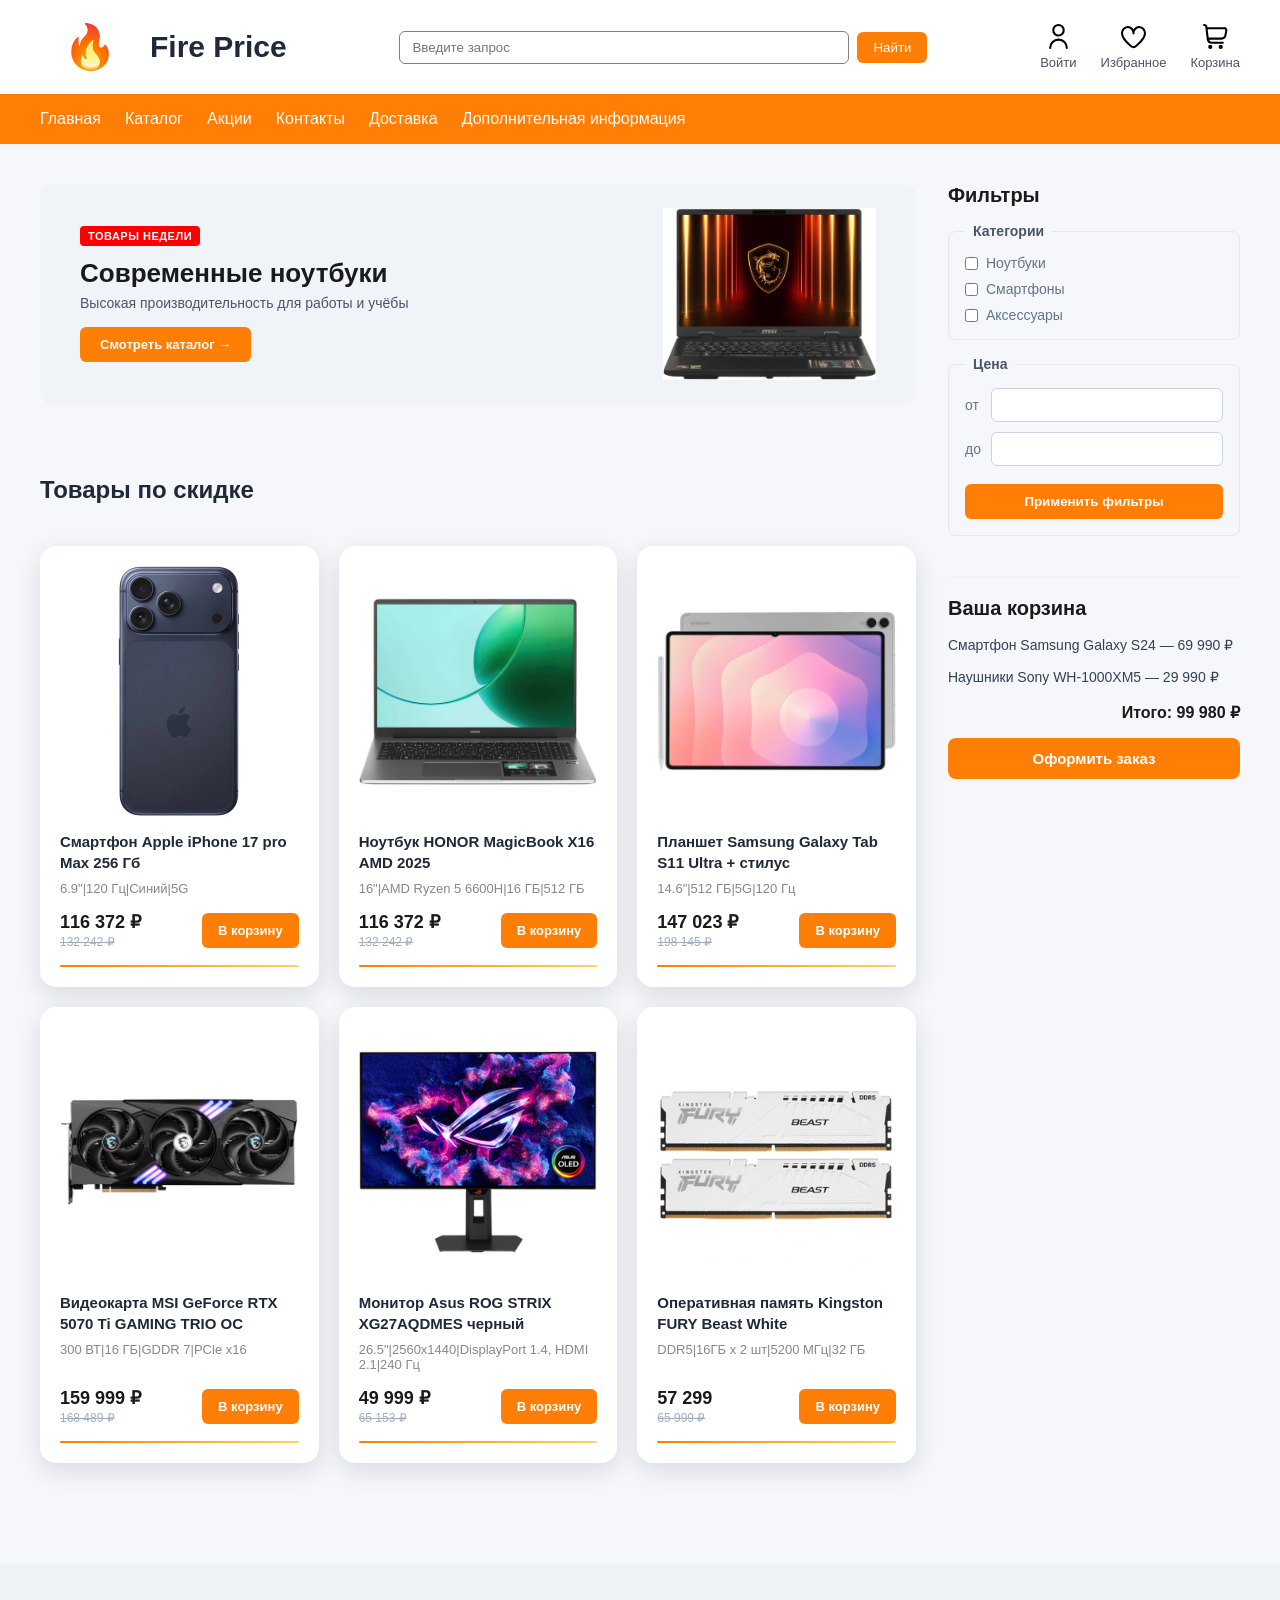
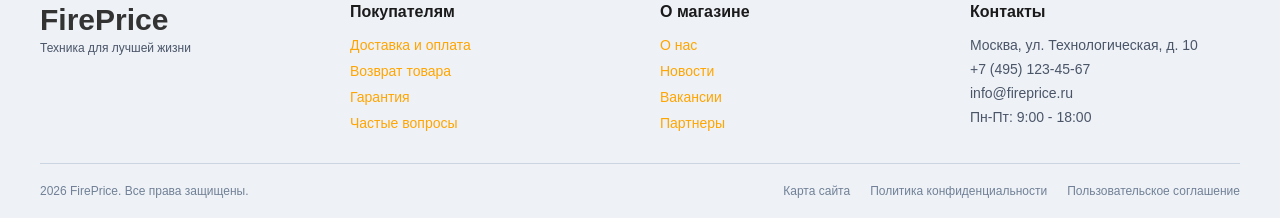
==== commit 805fbe80: "3" ====
--- a/lab-5/index.html
+++ b/lab-5/index.html
@@ -8,39 +8,43 @@
 </head>
 <body>
     <header class="header">
-        <div class="logo">
-            <img src="images/logo.png" alt="Логотип Fire Price">
-            <span>Fire Price</span>
-        </div>
-        <form class="search" action="" method="get">
-            <input type="text" id="search-input" placeholder="Введите запрос">
-            <button type="submit">Найти</button>
-        </form>
-        <div class="user-actions">
-            <a href="" class="action-item">
-                <img src="images/free-icon-font-user-3917688.svg">
-                <span class="text">Войти</span>
-            </a>
-            <a href="" class="action-item">
-                <img src="images/free-icon-font-heart-3916579.svg">
-                <span class="text">Избранное</span>
-            </a>
-            <a href="">
-                <img src="images/free-icon-font-shopping-cart-3916598.svg">
-                <span class="text">Корзина</span>
-            </a>
+        <div class="header-container">
+            <div class="logo">
+                <img src="images/logo.png" alt="Логотип Fire Price">
+                <span>Fire Price</span>
+            </div>
+            <form class="search" action="" method="get">
+                <input type="text" id="search-input" placeholder="Введите запрос">
+                <button type="submit">Найти</button>
+            </form>
+            <div class="user-actions">
+                <a href="" class="action-item">
+                    <img src="images/free-icon-font-user-3917688.svg">
+                    <span class="text">Войти</span>
+                </a>
+                <a href="" class="action-item">
+                    <img src="images/free-icon-font-heart-3916579.svg">
+                    <span class="text">Избранное</span>
+                </a>
+                <a href="">
+                    <img src="images/free-icon-font-shopping-cart-3916598.svg">
+                    <span class="text">Корзина</span>
+                </a>
+            </div>
         </div>
     </header>
 
     <nav class="main-nav">
-        <ul>
-            <li><a href="">Главная</a></li>
-            <li><a href="">Каталог</a></li>
-            <li><a href="">Акции</a></li>
-            <li><a href="">Контакты</a></li>
-            <li><a href="">Доставка</a></li>
-            <li><a href="">Дополнительная информация</a></li>
-        </ul>
+        <div class="nav-container">
+            <ul>
+                <li><a href="">Главная</a></li>
+                <li><a href="">Каталог</a></li>
+                <li><a href="">Акции</a></li>
+                <li><a href="">Контакты</a></li>
+                <li><a href="">Доставка</a></li>
+                <li><a href="">Дополнительная информация</a></li>
+            </ul>
+        </div>
     </nav>
 
     <main class="main">
--- a/lab-5/css/style.css
+++ b/lab-5/css/style.css
@@ -11,12 +11,19 @@
 }
 
 .header {
-    display: flex;
-    align-items: center;
-    justify-content: space-between;
-    padding: 15px 40px;
     background: #ffffff;
-    border-bottom: 1px solid #eef2f5;
+    box-shadow: 0 2px 8px rgba(0, 0, 0, 0.08);
+    width: 100%; 
+}
+
+.header-container {
+    max-width: 1600px;         
+    width: 100%;
+    margin: 0 auto;            
+    padding: 20px 40px;        
+    display: flex;
+    align-items: center;
+    justify-content: space-between; 
 }
 
 .logo{
@@ -105,12 +112,22 @@
     display: block;
 }
 
+.main-nav {
+    background: #FF7E05;       
+    width: 100%;
+}
+
+.nav-container {
+    max-width: 1600px;         
+    width: 100%;
+    margin: 0 auto;            
+}
+
 .main-nav ul {
     display: flex;
     gap: 24px;
     list-style: none;
-    padding: 16px 40px;
-    background: #FF7E05;
+    padding: 16px 40px;       
 }
 
 .main-nav a {
